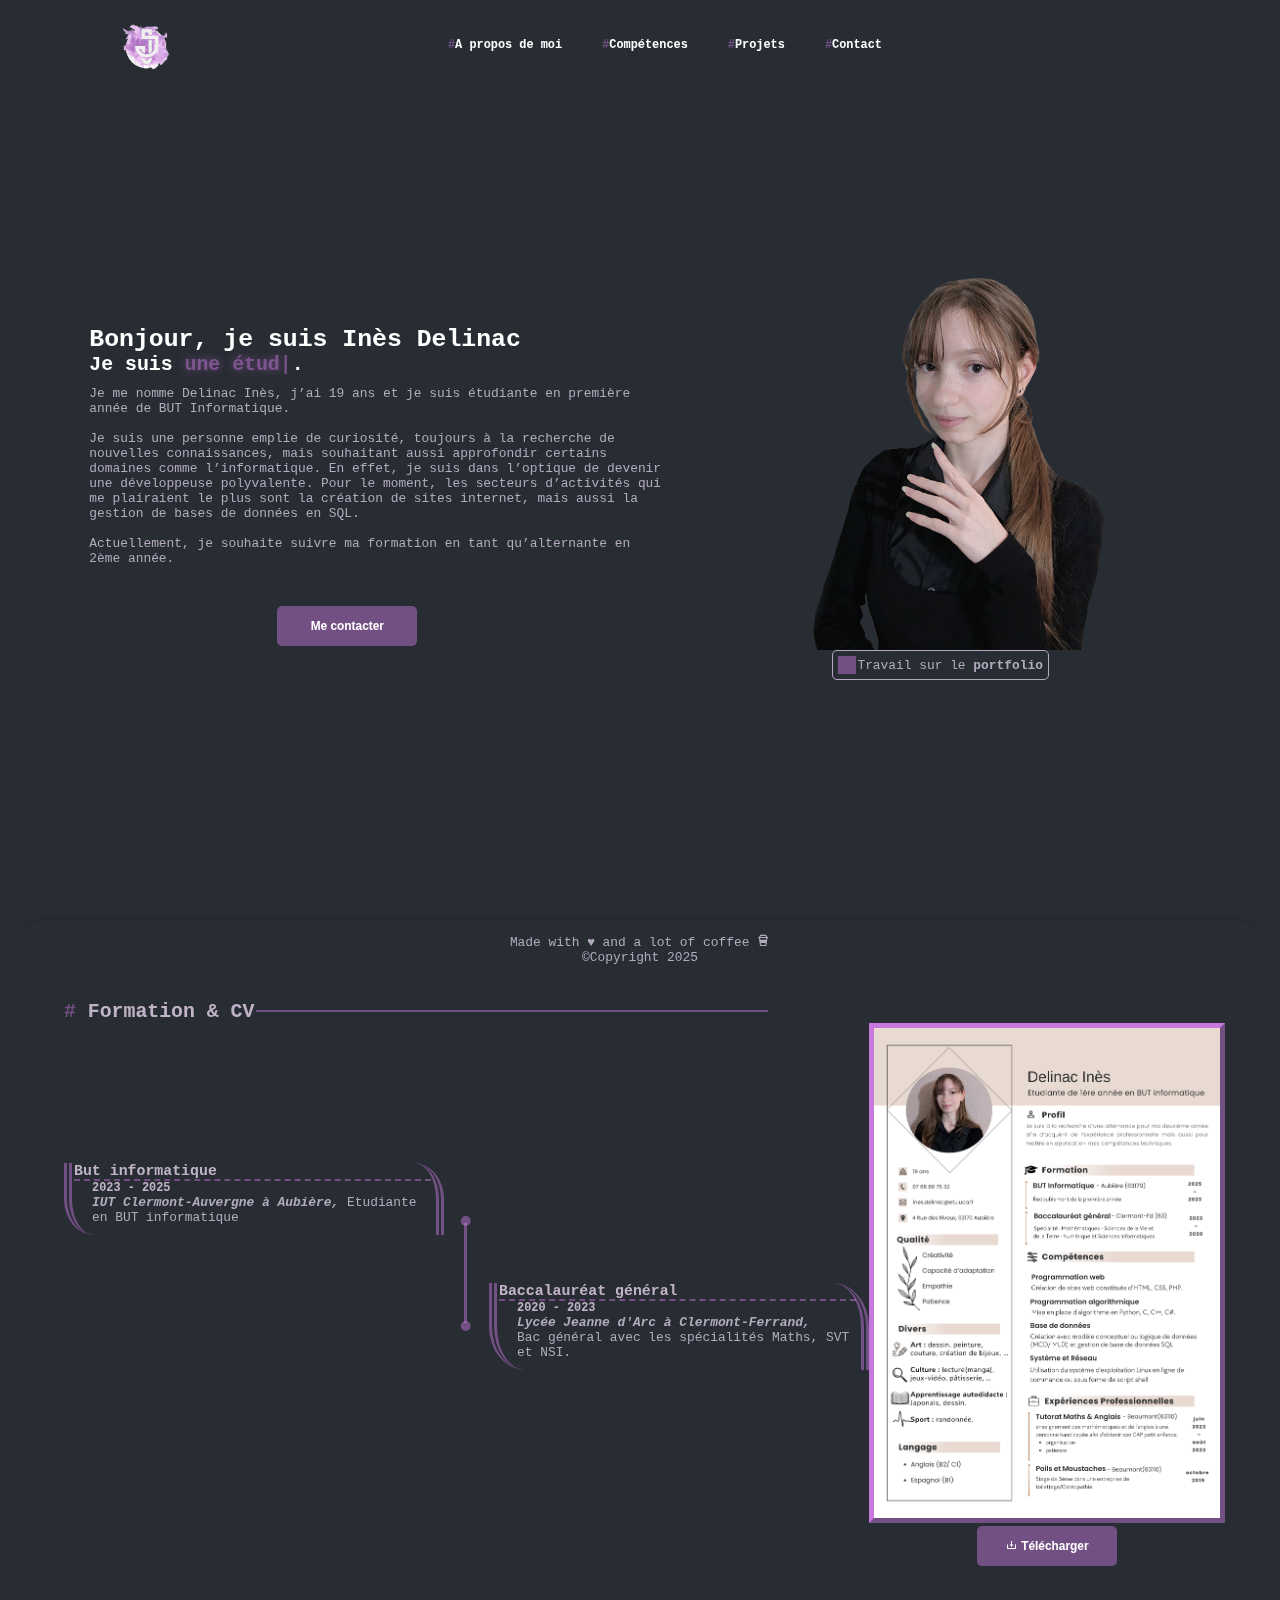
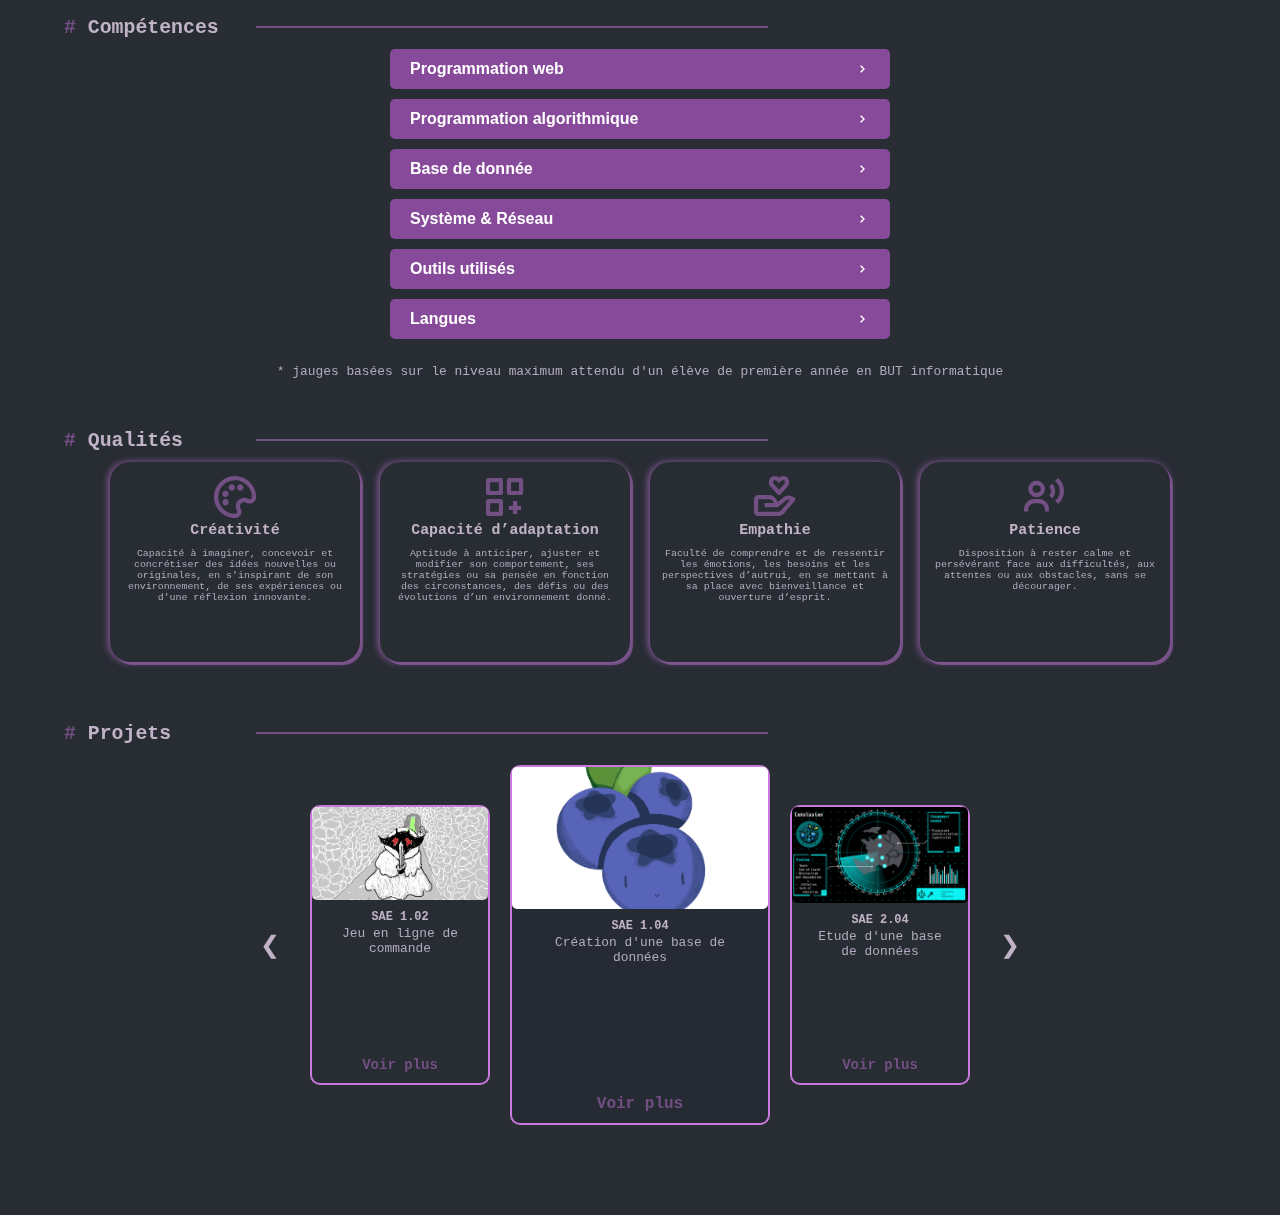
==== index.html @ 3d68c336 "New Version" ====
<!DOCTYPE html>
<html lang="fr">
<!--_____________________________________________________________________________________________-->
   <head>
      <meta charset="UTF-8">
      <link rel="stylesheet" href="https://unpkg.com/aos@next/dist/aos.css" /> 
      <link href='https://unpkg.com/boxicons@2.1.4/css/boxicons.min.css' rel='stylesheet'>
      <link rel="stylesheet" type="text/css" href="/css/style.css">
      <title>Portfolio - Dlc Inès</title>
      <link rel="icon" type="favicon" href="/media/logo.png">
   </head>
<!--_____________________________________________________________________________________________-->
	<body>
        <nav class="navbar">
            <div class="nav-container">
                <div class="logo" data-aos="zoom-in" data-aos-duration="1500">
                    <img id="logo" src="/media/logo.png" alt="logo">
                </div>
                <div class="links">
                    <div class="link" data-aos="fade-up" data-aos-duration="1500" data-aos-delay="100"><a href="#about_me"><mark>#</mark>A propos de moi</a></div>
                    <div class="link" data-aos="fade-up" data-aos-duration="1500" data-aos-delay="200"><a href="#skills"><mark>#</mark>Compétences</a></div>
                    <div class="link" data-aos="fade-up" data-aos-duration="1500" data-aos-delay="300"><a href="#project"><mark>#</mark>Projets</a></div>
                    <div class="link" data-aos="fade-up" data-aos-duration="1500" data-aos-delay="400"><a href="#contact"><mark>#</mark>Contact</a></div>
                </div>
            <i class="fa-solid fa-bars hamburg" onclick="hamburg()"></i>
        </div>
            <div class="dropdown">
                <div class="links">
                    <a href="#about_me"><mark>#</mark>A propos de moi</a>
                    <a href="#hard-skills"><mark>#</mark>Compétences</a>
                    <a href="#project"><mark>#</mark>Projets</a>
                    <a href="mailto:ines.delinac@iut.uca.fr"><mark>#</mark>Contact</a>
                    <i class="fa-solid fa-xmark cancel" onclick="cancel()"></i>
                </div>
            </div>
        </nav>

<!--_____________________________________________________________________________________________-->
        <div id="main">

<!--_____________________________________________________________________________________________-->
            <div id="popup" class="popup">
                <p> Mise à jour en cours, je travaille dessus...  <br><br> Merci de patienter !</p>
                <a href="#projet" class="close-btn">Fermer</a>
            </div>
            <div class="overlay"></div>
<!--_____________________________________________________________________________________________-->

            <section id="about_me">
                <div class="content">
                    <h1 > Bonjour, je suis Inès Delinac</h1>
                    <h2 class="typewriter" >Je suis <mark><span class="typewriter-text"></span><label for="">|</label></mark>.</h2> 
                    <p > Je me nomme Delinac Inès, j’ai 19 ans et je suis étudiante en première année de BUT Informatique.<br><br>
                        Je suis une personne emplie de curiosité, toujours à la recherche de nouvelles connaissances, mais 
                         souhaitant aussi approfondir certains domaines comme l’informatique. En effet, je suis dans l’optique de devenir une développeuse polyvalente. Pour le moment, les secteurs d’activités qui me plairaient le plus sont la création de sites internet, mais aussi la gestion de bases de données en SQL.
                        <br><br>Actuellement, je souhaite suivre ma formation en tant qu’alternante en 2ème année. </p>
                    
                    <div class="btn" id="pop">
                        <button><a href="mailto:ines.delinac@iut.uca.fr"> Me contacter </a> </button>
                    </div>
                </div>
                <div id="photo-presentation" >
                    <img src="media/me.png" alt="Inès Delinac">
                    <div id="status">   
                        <div class="box"></div>
                        <p>Travail sur le <strong>portfolio</strong></p>
                    </div>
                </div>
                
            </section>

<!--_____________________________________________________________________________________________-->
            <section id="cursus">
                <div class="title">
                    <h2 ><mark>#</mark> Formation & CV</h2>
                    <div class="line"></div>
                </div>

                <div id="combined">        
                    <div id="lists">
                        <article class="list" id="first-list">
                            <div>
                                <h3>But informatique</h3>
                                <h4> 2023 - 2025 </h4>
                                <p><em><strong>IUT Clermont-Auvergne à Aubière,</strong></em>  Etudiante en BUT informatique</p>
                            </div>
                        </article>

                        <div class="doted-line"></div>

                        <article class="list" id="second-list">
                            <div>
                                <h3>Baccalauréat général</h3>
                                <h4> 2020 - 2023 </h4> 
                                <p><em><strong>Lycée Jeanne d'Arc à Clermont-Ferrand,</strong></em> <br>Bac général avec les spécialités Maths, SVT et NSI.</p>
                            </div>
                        </article>
                    </div>

                    <div>
                        <img src="media/cv_ines-delinac.png" alt="CV">
                        <div class="btn" id="pop">
                            <button >            
                                <a href="media/cv_ines-delinac.pdf" download>
                                    <i class='bx bx-download'></i> Télécharger
                                </a>
                            </button>
                        </div>
                    </div>
                </div>
            </section>
<!--_____________________________________________________________________________________________-->

        
<!--_____________________________________________________________________________________________-->
            <section id="hard-skills">
                <h2 ><mark>#</mark> Compétences</h2>
                <div class="line"></div>

                <div class="container">
                    <button class="btn" onclick="afficherSection('web', this)">
                        Programmation web <i class='bx bx-chevron-right'></i>
                    </button>
                    <div id="web" class="section">
                        <div class="bar"><div class="bar-fill" data-width="90%">95%</div></div>
                        <p>
                            &lt;information&gt; <br><br>
                            Ayant toujours été curieuse au sujet de la constitution des sites web, au collège, je passais mon temps à inspecter les pages web pour essayer de comprendre leur fonctionnement. 
                            Cela fait partie des raisons pour lesquelles j’ai intégré le but informatique. Ainsi, j’ai pu apprendre certains langages qui constituent les sites internet, mais j’ai pour projet d’apprendre le React aussi.
                            <br><br>&lt;/information&gt;
                        </p>
                        <article class="code">
                            <div class="langage" ><i class='bx bxl-html5' ></i> <p> HTML </p></div>
                            <div class="langage"><i class='bx bxl-css3' ></i> <p> CSS </p></div>
                            <div class="langage"><i class='bx bxl-php'  ></i><p> PHP</p></div>
                        </article>
                    </div>
            
                    <button class="btn" onclick="afficherSection('algo', this)">
                        Programmation algorithmique <i class='bx bx-chevron-right'></i>
                    </button>
                    <div id="algo" class="section">
                        <div class="bar"><div class="bar-fill" data-width="85%">85%</div></div>
                        <p>
                            Class Informations { <br><br>
                            Lors de nombreux TD et TP, j’ai appris certains langages que j’ai su appliquer lors de projets de groupe au sein de mon BUT Informatique.
                            <br><br>};
                        </p>
                        <article class="code">
                            <div class="langage" > <p> C </p></div>
                            <div class="langage"><i class='bx bxl-c-plus-plus'></i></i> <p> C++ </p></div>
                            <div class="langage"><p> C#</p></div>
                            <div class="langage"><i class='bx bxl-python'></i></i><p> Python</p></div>
                        </article>
                    </div>
            
                    <button class="btn" onclick="afficherSection('bdd', this)">
                        Base de donnée  <i class='bx bx-chevron-right'></i>
                    </button>
                    <div id="bdd" class="section">
                        <div class="bar"><div class="bar-fill" data-width="70%">70%</div></div>
                        <p>
                            CREATE TABLE INFORMATIONS { <br><br>
                            Lors de nombreux TP et TP, j’ai appris à construire une base de données de la conception à la réalisation sous forme de code SQL. Pour cela, je sais réaliser un modèle conceptuel ou logique de donnée et le traduire en langage SQL.
                            <br><br>}
                            <article class="code">
                                <div class="langage" > <i class='bx bxl-postgresql'></i><p> SQL </p></div>
                            </article>
                        </p>
                    </div>
            
                    <button class="btn" onclick="afficherSection('system', this)">
                        Système & Réseau <i class='bx bx-chevron-right'></i>
                    </button>
                    <div id="system" class="section">
                        <div class="bar"><div class="bar-fill" data-width="30%">50%</div></div>
                        <p>
                            #!/bin/bash<br>
                            <br>
                            Lors de nombreux TD et TP, j’ai eu l’occasion d’utiliser le système d’exploitation linux et réaliser des scripts shell sur VIM. 
                            Par la suite, j’ai aussi fait des configurations simples de machines sur un réseau.
                        </p>
                        <article class="code">
                            <div class="langage" >  <i class='bx bx-terminal'></i><p> Shell </p></div>
                        </article>
                    </div> 
                    
                    <button class="btn" onclick="afficherSection('tools', this)">
                        Outils utilisés <i class='bx bx-chevron-right'></i>
                    </button>
                    <div id="tools" class="section">
                        <p> 
                            Durant mes années d’études, j’ai su apprendre à utiliser de nouveaux outils facilement, je suis capable de m’adapter à toutes sortes de logiciels pour un projet afin de le mener à bien. </br></br>
                            J’ai notamment utilisé Figma pour réaliser des maquettes de projet et storyboard ainsi que Canvas pour les persona, schéma, CV, mais aussi Draw.io pour réaliser des MCD ou MLD ou tout autres schémas.
                            Enfin, lors de projets informatiques en groupe, j’ai appris à utiliser Git et Docker. 
                        </p>
                        <article class="code">
                            <div class="langage" > <i class='bx bxl-git'></i><p> Git </p></div>
                            <div class="langage" > <i class='bx bxl-docker'  ></i><p> Docker </p></div>
                        </article>
                    </div>
            
                    <button class="btn" onclick="afficherSection('langage', this)">
                        Langues <i class='bx bx-chevron-right'></i>
                    </button>
                    <div id="langage" class="section">
                        <p>
                            Durant mes nombreuses années d’études, j’ai appris ces langues que j’ai perfectionnées à l’aide de vidéos, séries et film 
                            comme par exemple Las chicas del cable pour l’espagnol et les vidéos du TEDx Talk pour l’anglais.
                        </p>
                        <article class="code">
                            <div class="langage" > <p> Anglais B2/C1 </p></div>
                            <div class="langage" > <p> Espagnol B1 </p></div>
                        </article>
                    </div>
            
                </div>
                <p> </br>* jauges basées sur le niveau maximum attendu d'un élève de première année en BUT informatique</p>
            
            </section>

<!--_____________________________________________________________________________________________-->
            <section id="soft-skills">
                <h2 ><mark>#</mark> Qualités</h2>
                <div class="line"></div>

                <div class="part">
                    <div class="box2">
                       <i class='bx bx-palette' style='color:#c778dd79'></i>
                          <h3>Créativité</h3>
                          <p>
                            Capacité à imaginer, concevoir et concrétiser des idées nouvelles ou originales, en s'inspirant de son environnement, de ses expériences ou d'une réflexion innovante.
                          </p>
                    </div>
        
                    <div class="box2">
                       <i class='bx bx-customize' style='color:#c778dd79'  ></i>
                          <h3>Capacité d’adaptation</h3>
                          <p>
                            Aptitude à anticiper, ajuster et modifier son comportement, ses stratégies ou sa pensée en fonction des circonstances, des défis ou des évolutions d’un environnement donné.
                          </p>                
                    </div>
        
                    <div class="box2">
                       <i class='bx bx-donate-heart' style='color:#c778dd79'></i>
                          <h3>Empathie</h3>
                          <p>
                            Faculté de comprendre et de ressentir les émotions, les besoins et les perspectives d’autrui, en se mettant à sa place avec bienveillance et ouverture d’esprit.
                          </p>                 
                    </div>
        
                    <div class="box2">
                       <i class='bx bx-user-voice' style='color:#c778dd79'></i>
                          <h3>Patience</h3>
                          <p>
                            Disposition à rester calme et persévérant face aux difficultés, aux attentes ou aux obstacles, sans se décourager.
                          </p>                
                    </div>
                 </div>
                
            </section>

<!--_____________________________________________________________________________________________-->
            <section id="project">
                <div class="title">
                    <h2 ><mark>#</mark> Projets</h2>
                    <div class="line"></div>
                </div>
                
                <div class="gallery">
                    <div class="arrow" onclick="moveSlide(-1)">&#10094;</div>
                    <div class="carousel-container">
                        <div class="carousel" id="carousel">
                            <div class="carousel-item">
                                <img src="media/sae102.png" >
                                <div class="carousel-contents">
                                    <div class="carousel-text">
                                        <h4>SAE 1.02</h4>
                                        <p>Jeu en ligne de commande</p>
                                    </div>
                                    <a href="#popup" class="carousel-btn">Voir plus</a>
                                </div>    
                            </div>
                            <div class="carousel-item active">
                                <img src="media/blueberryPyLogo.png" >
                                <div class="carousel-contents">
                                    <div class="carousel-text">
                                        <h4>SAE 1.04</h4>
                                        <p> Création d'une base de données</p>
                                    </div>
                                    <a href="#popup" class="carousel-btn">Voir plus</a>
                                </div>
                            </div>
                            <div class="carousel-item">
                                <img src="media/dataBerryPy.png">
                                <div class="carousel-contents">
                                    <div class="carousel-text">
                                        <h4>SAE 2.04</h4>
                                        <p> Etude d'une base de données</p>
                                    </div>
                                    <a href="#popup" class="carousel-btn">Voir plus</a>
                                </div>
                            </div>
                        </div>
                    </div>
                    <div class="arrow" onclick="moveSlide(1)">&#10095;</div>
                </div>
            </section>

        </div>
    <!--_____________________________________________________________________________________________-->
        <script src="https://unpkg.com/aos@next/dist/aos.js"></script>
        <script>
        AOS.init({offset:0});
        </script>
        <script src="script.js"></script>
<!--_____________________________________________________________________________________________-->


        <div class="separator"></div>

    <footer id="scroll-footer"> 
        <p> Made with ♥ and a lot of coffee <i class='bx bx-coffee-togo'></i> </p>
        <p> ©Copyright 2025 </p>
    </footer>
    </body>    
</html>
---- css/style.css ----
/* Dark mode : 
            ○ Background : #282C33 (bleue foncée)
            ○ Title : #c778dd79 (violet) / #C778DD (violet clair)
            ○ text : #B2ABBF (gris clair)
    */

    /* Light mode :  
            ○ Background : #F6EFE7 (beige)
            ○ Title : #E8D3BE (brun clair)
            ○ Texte : #000000 (blanc)
    */

    /*__________________Générale__________________*/

    * {
        margin: 0;
        padding: 0;
        box-sizing: border-box;
    }

    html{
        font-size: 62%;
    }

    ::-webkit-scrollbar {
        width: 10px;
        height: 4px;
    }

    ::-webkit-scrollbar-track {
        background-color: #282C33;
        width: 8px;
        border-radius: 8px;
    }

    ::-webkit-scrollbar-thumb {
        background-color: #c778dd79;
        border: 2.8px solid #282C33;
        border-radius: 8px;
    }

    section {
        margin-top :50px;
    }

    /*______Popup update______*/

    .popup {
        position: fixed;
        top: 50%;
        left: 50%;
        transform: translate(-50%, -50%);
        width: 300px;
        padding: 20px;
        background: #282C33;
        box-shadow: 0px 4px 10px rgba(0, 0, 0, 0.3);
        border-radius: 10px;
        text-align: center;
        display: none;
        z-index: 3;
    }

    #popup:target {
        display: block;
    }

    .close-btn {
        display: block;
        margin-top: 10px;
        text-decoration: none;
        color: white;
        background: #c778dd79;
        padding: 5px 10px;
        border-radius: 5px;
    }

    .overlay {
        position: fixed;
        top: 0;
        left: 0;
        width: 100%;
        height: 100%;
        background: rgba(0, 0, 0, 0.5);
        display: none;
        z-index: 2;
    }

    #popup:target + .overlay {
        display: block;
    }

    /*______logo______*/

    #logo{
        width: 50px;
        height: 50px;
    }

    /*______Navigation______*/

    nav {
        z-index: 2;
        position: fixed;
        width: 100%;
        height: 10vh;
        transition: box-shadow 0.1s ease-in-out;
        background-color: #282C33;
    }

    nav.scrolled {
        box-shadow: 0 6px 16px rgba(0, 0, 0, 0.3);
    }

    .nav-container{
        width: 100%;
        height: 100%;
        display: flex;
        justify-content: space-around;
        align-items: center;
    }

    .nav-container .links{
        display: flex;
    }
    .nav-container .links a{
        position: relative;
        font-size: 1.2rem;
        color: white;
        margin: 0 20px;
        text-decoration: none;
        font-weight: 550;
        transition: 0.3s linear;
    }
    .nav-container .links a::before{
        position: absolute;
        content: "";
        bottom: -3px;
        left: 0;
        width: 0%;
        height: 3px;
        background-color: #c778dd79;
        transition: 0.2s linear;
    }
    .nav-container .links a:hover::before{
        width: 100%;
    }
    .nav-container .links a:hover{
        color: #c778dd79;
    }

    .dropdown{
        z-index: 100;
        position: absolute;
        top: 0;
        transform: translateY(-500px);
        width: 100%;
        height: auto;
        backdrop-filter: blur(4px) brightness(40%);
        box-shadow:  0 0 20px black;
        transition: 0.2s linear;
    }

    .dropdown .links a{
        display: flex;
        color: white;
        text-decoration: none;
        justify-content: center;
        padding: 15px 0;
        align-items: center;
        transition: 0.2s linear;
    }
    .dropdown .links a:hover{
        background-color: #c778dd6d;
    }

    .logo{
        font-size: 2rem;
        font-weight: bold;
        color: #c778dd79;
        text-shadow: 0 0 10px #c778dd79;
        margin-top: 6px;
    }


    /*_________Body_________*/

    body {
        overflow-x: hidden;
        display : flex;
        flex-direction: column;

        font-family: courier; 
        background-color: #282C33;
        color: #c0b3c7;
    }

    html, body {
        display: flex;
        flex-direction: column;
    }


    #main {
        flex-grow: 1;
        width: 100%;
        min-height: 60vh;
    }

    section {
        padding-left: 5%;
        padding-right: 5%;
    }

    /*_________Text_________*/

    p {
        font-family: 'Fira Code', monospace;
        font-size: 1.3rem;
        color: #B2ABBF; /* A adapter */
    }

    h1 {
        font-family: 'Fira Code', monospace;
        font-size: 2.5rem;
    }

    h2 {
        font-family: 'Fira Code', monospace;
        font-size: 2rem;
    }

    h3 {
        font-family: 'Fira Code', monospace;
        font-size: 1.5rem;
    }

    h4 {
        font-family: 'Fira Code', monospace;
        font-size: 1.2rem;
    }

    mark {
        background-color: transparent; 
        color: #c778dd79;
    }

    
    .line {
        display: flex;
        flex-direction: row;
        justify-content: flex-end;
        position: absolute;
        margin-top: -13px;
        margin-left: 15%;
        width: 40%;
        height: 1.5px;
        background-color: #c778dd79;
    }

    .box{
        min-width: 18px;
        min-height: 18px;
        max-width: 18px;
        max-height: 18px;
        background-color: #c778dd79;
    }

    /*_________Links_________*/

    /*_______Pictures________*/


    /*________Footer_________*/

    #scroll-footer {
        width: 100%;
        background-color: #282C33;
        text-align: center;
        color: white;
        font-family: Georgia, 'Times New Roman', Times, serif;
        box-shadow: 0px -4px 2px #0000000b;
        border-radius: 50px 50px 0 0;
        padding: 15px 0;
        position: fixed;
        bottom: -80px; /* Start hidden */
        transition: bottom 0.4s ease-in-out;
    }


    #scroll-footer.visible {
        bottom: 0;
    }


    /*_________________Presentation__________________*/

    #about_me {
        height: 100vh;
        display: flex;
        justify-content: space-evenly;
        align-items: center;
    }    

    /*_______Pictures________*/

    #about_me #photo-presentation{
        overflow: hidden;
        height: 500px;
        width: 500px;
    }

    #about_me #photo-presentation::hover {
        animation: animate 1.5s ease-in-out infinite;
    }

    #about_me #photo-presentation img{
        width: 80%;
        height: 80%;
    }

    #photo-presentation {
        display: flex;
        flex-direction: column; 
        align-items: center; 
        text-align: center;
    }

    #status {
        display: inline-flex; 
        align-items: center;  
        border: 1px solid #B2ABBF;
        border-radius: 5px;  
        padding: 5px;
    }

    #status p {
        font-family: 'Fira Code', monospace;
        margin: 0 0 0 1px; 
        padding: 0; 
    }

    /*_______Text________*/

    #about_me .content{
        color: white;
        width: 50%;
        align-content: center;
    }

    #about_me .content .btn {
        width: 200px;
        margin-left: auto;
        margin-right: auto;
    }
    

    .content .typewriter {
        font-weight: 600;
    }
    .content .typewriter-text{
        color: #c778dd79;
        text-shadow: 0 0 10px #c778dd79;
    }
    .content p{
        margin: 10px 0;
    }

    /*________Button_________*/

    button{
        width: 70%;
        height: 40px;
        margin-top: 30px;
        margin-bottom: 30px;
        background-color: #c778dd79;
        color: white;
        border: none;
        outline: none;
        font-size: 120%;
        font-weight: 700;
        border-radius: 5px;
        transition: 0.2s linear;
    }

    button a{
        text-decoration: none ;
        color: white;
    }

    #pop button:hover {
        scale: 1.1;
        color: #c778dd79;
        border: 2px solid #c778dd79;
        background-color: transparent;
        font-weight: 700;
        box-shadow: 0 0 40px #c778dd79;
    }

    /*__________________Combined Formation X CV_________________*/

    #combined{
        display: flex;
        flex-direction: row;
    }

    /*____________________Formation_____________________*/
.code-boxes {
  display: flex;
  flex-wrap: wrap;
  justify-content: center;
}

.code-box {
  display: flex;
  align-items: center;
  margin: 10px;
  padding: 10px;
  border: 1px solid #ddd;
  border-radius: 5px;
  box-shadow: 0 0 10px rgba(0, 0, 0, 0.1);
}

.logo {
  width: 40px;
  height: 40px;
  margin-right: 10px;
  background-color: #f0f0f0;
  border-radius: 50%;
  display: flex;
  justify-content: center;
  align-items: center;
  font-size: 24px;
  font-weight: bold;
}

.code-html, .code-css {
  flex: 1;
}

pre {
  margin: 0;
  padding: 0;
}

code {
  font-size: 14px;
  font-family: monospace;
}

    #lists{
        display: flex;
        flex-direction: row;
    }

    #lists div{
        display: flex;
        flex-direction: column;
        justify-content: space-around;
    }

    .doted-line {
        margin: 0px 12px 0px 20px;
        margin-top: 200px;
        margin-bottom: auto;
        width: 3px;
        height: 100px;
        background-color: #c778dd79;
    }

    .doted-line::before,
    .doted-line::after {
    content: "";
    position: absolute;
    width: 10px;
    height: 10px;
    border-radius: 50%;
    background-color: #c778dd79;
    }

    .doted-line::before {
        margin-top: -105px;
        transform: translateX(-33%);
    }

    .doted-line::after {
        margin-bottom: -105px;
        transform: translateX(-33%);
    }

    .list {
        width: 380px;
        height:min-content;
        border-right: 8px double #c778dd79;
        border-left: 8px double #c778dd79;
        border-radius:  0px 100px / 120px;
        padding-bottom: 10px;
        margin-top: 10px;
        margin-bottom: 10px;
        z-index: -1;
    }

    .list div{
        margin-left: 20px;
    }


    .list h3{
        border-bottom:2px dashed #c778dd79;
        margin-left: -18px;
        margin-right: 5px;
    }

    #first-list{
        margin-top: 140px;
    }

    #second-list{
        margin-left: 10px;
        margin-top: 260px;
    }

    /*____________________CV_____________________*/

    #combined{
        display: flex;
        flex-direction: row;
        justify-content: space-around;
    }

    #combined img{
        height: 500px;
        align-items: center;
        border-bottom: 5px solid #c778dd79;
        border-left: 5px solid #c778dd;
        border-right: 5px solid #c778dd79;
        border-top: 5px solid #c778dd;
    }

    #combined .btn{
        width: 200px;
        margin-left: auto;
        margin-right: auto;
    }

    #combined button {
        margin: auto;
        display: block;
    }

    #combined a{
        text-decoration: none;
        color: white;
    }

    #combined button:hover a{
            color: #c778dd79;        
    }

    /*____________________Skills_____________________*/

    
    /*__________________Soft Skills___________________*/

    .box2 i{
        font-size: 50px;
    }
    
    .part {
        align-items: center;
        display: flex;
        flex-direction: row;
        justify-content: center;
    }

    .part p{
        text-align: center;
        margin-top: 10px;
        font-size: 1rem;
    }


    .box2 {
        justify-content: space-evenly;
        margin: 10px;
        padding: 10px;
        text-align: center;
        height: 200px;
        width: 250px;
        border-radius: 20px;
        box-shadow: 3px 3px #c778dd6d, -0.2em 0 0.7em #c778dd97;
    }

    /*__________________Hard Skills___________________*/
    .container {
        max-width: 600px;
        margin: auto;
    }

    .container .btn {
        display: flex;
        align-items: center;
        justify-content: space-between;
        padding: 10px 20px;
        font-size: 16px;
        cursor: pointer;
        background-color: #874999;
        color: white;
        border: none;
        border-radius: 5px;
        margin: 10px auto;
        width: 500px;
        text-align: left;
    }

    .container .btn i {
        transition: transform 0.3s ease;
    }

    .section {
        margin-top: 10px;
        display: none; 
        padding: 15px;
        border-radius: 8px;
        box-shadow: 0px 0px 10px rgba(0, 0, 0, 0.1);
    }
    .bar {
        background-color: #4c4c4c;
        border-radius: 5px;
        margin: 10px 0;
        overflow: hidden;
        width: 100%;
        height: 20px;
    }
    .bar-fill {
        height: 100%;
        width: 0%; 
        background-color: #c778dd79;
        text-align: center;
        line-height: 20px;
        transition: width 1.5s ease-in-out;
    }

    .code {
        display: flex;
        justify-content: space-around;
        margin-top: 10px;
    }

    .code i {
        text-align: center;
        font-size: 30px;
    }

    .langage{
        text-align: center;
        border-radius: 10px;
        padding: 5px 15px 5px 15px;
        box-shadow: 0 0 10px #c778dd78;
    }

    #hard-skills p{
        text-align: center;
    }

    /*____________________Resume_____________________*/

    /*____________________Project_____________________*/

    #project {
        margin-bottom: 70px; /* à changer*/
    }

    .gallery {
        display: flex;
        flex-direction: row;
        justify-content: center;
        align-items: center;
    }

    .carousel-container {
        position: relative;
        width: 700px;
        height: 400px;
        overflow: hidden;
        display: flex;
        align-items: center;
    }
    .carousel {
        display: flex;
        transition: transform 0.5s ease-in-out;
        align-items: center;
    }
    .carousel-item {
        width: 180px;
        height: 280px;
        background-color: #282C33;
        display: flex;
        flex-direction: column;
        align-items: center;
        font-size: 14px;
        transition: transform 0.5s, width 0.5s, height 0.5s;
        margin: 0 10px;
        border-style: solid;
        border-width: 2px;
        border-color: #c778dd;
        border-radius: 10px;
        flex-shrink: 0;
        text-align: center;
    }
    .carousel-item div {
        padding: 0 10px 10px 10px;
    }
    .carousel-item div h4 {
        margin-bottom: 0px;
    }
    .carousel-item div p {
        margin-top: 2px;
    }
    .carousel-item img {
        width: 100%;
        height: 40%;
        object-fit: cover;
        border-radius: 5px;
    }
    .carousel-item.active {
        width: 260px;
        height: 360px;
        font-size: 16px;
        background-color: #262a32;
    }
    .carousel-contents {
        display: flex;
        height: 100%;
        justify-content: space-between;
        flex-direction: column;
    }
    .carousel-text {
        margin-top: 10px;
        flex-grow: 1;
    }
    .arrow {
        cursor: pointer;
        font-size: 24px;
        padding: 10px;
        user-select: none;
    }
    .carousel-item a {
        text-decoration: none;
        color: #c778dd79;
        font-weight: bold;
        margin-top: 5px;
    }

    /*____________________Hobbies_____________________*/

    #hobbies {
        margin-bottom: 70px;
    }




    /*____________________Media_____________________*/
    @keyframes animate {
        0%{
            scale: 1;
        }
        50%{
            scale: 1.05;
        }
        100%{
            scale: 1;
        }
    }
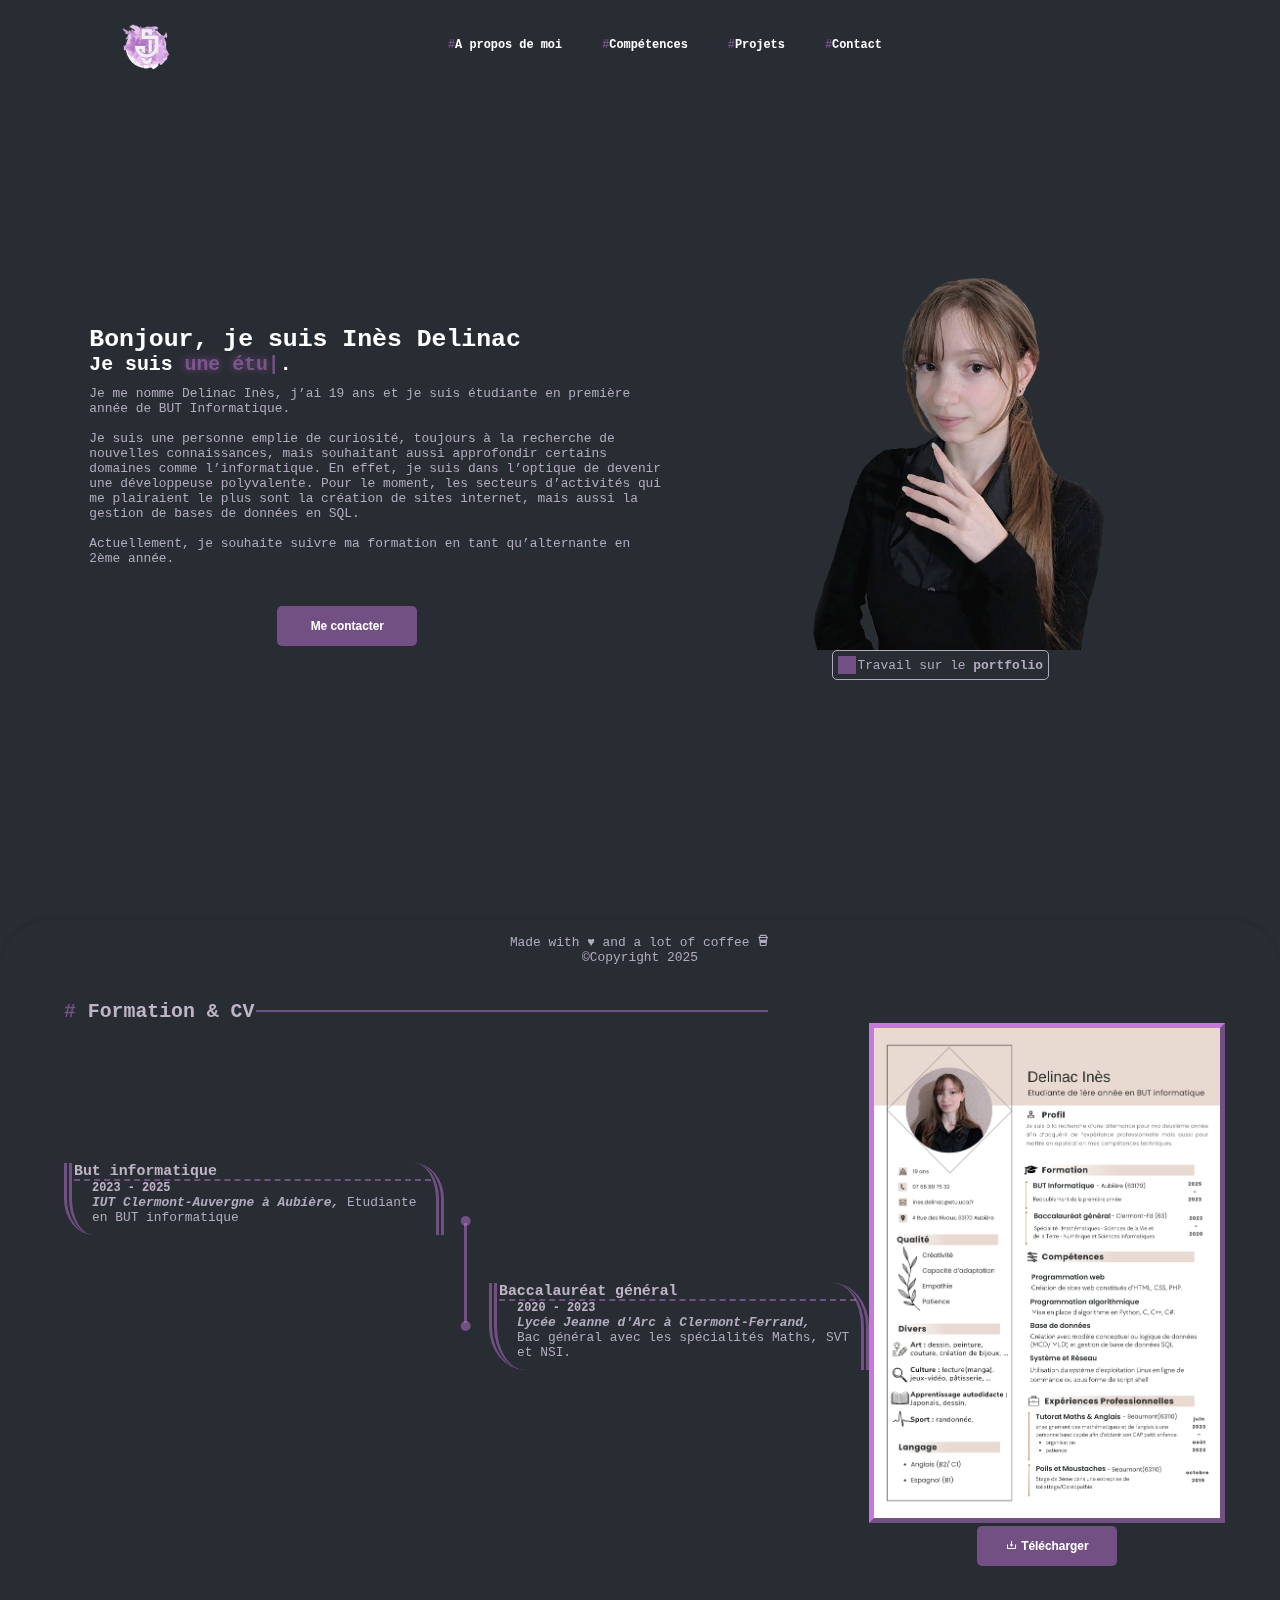
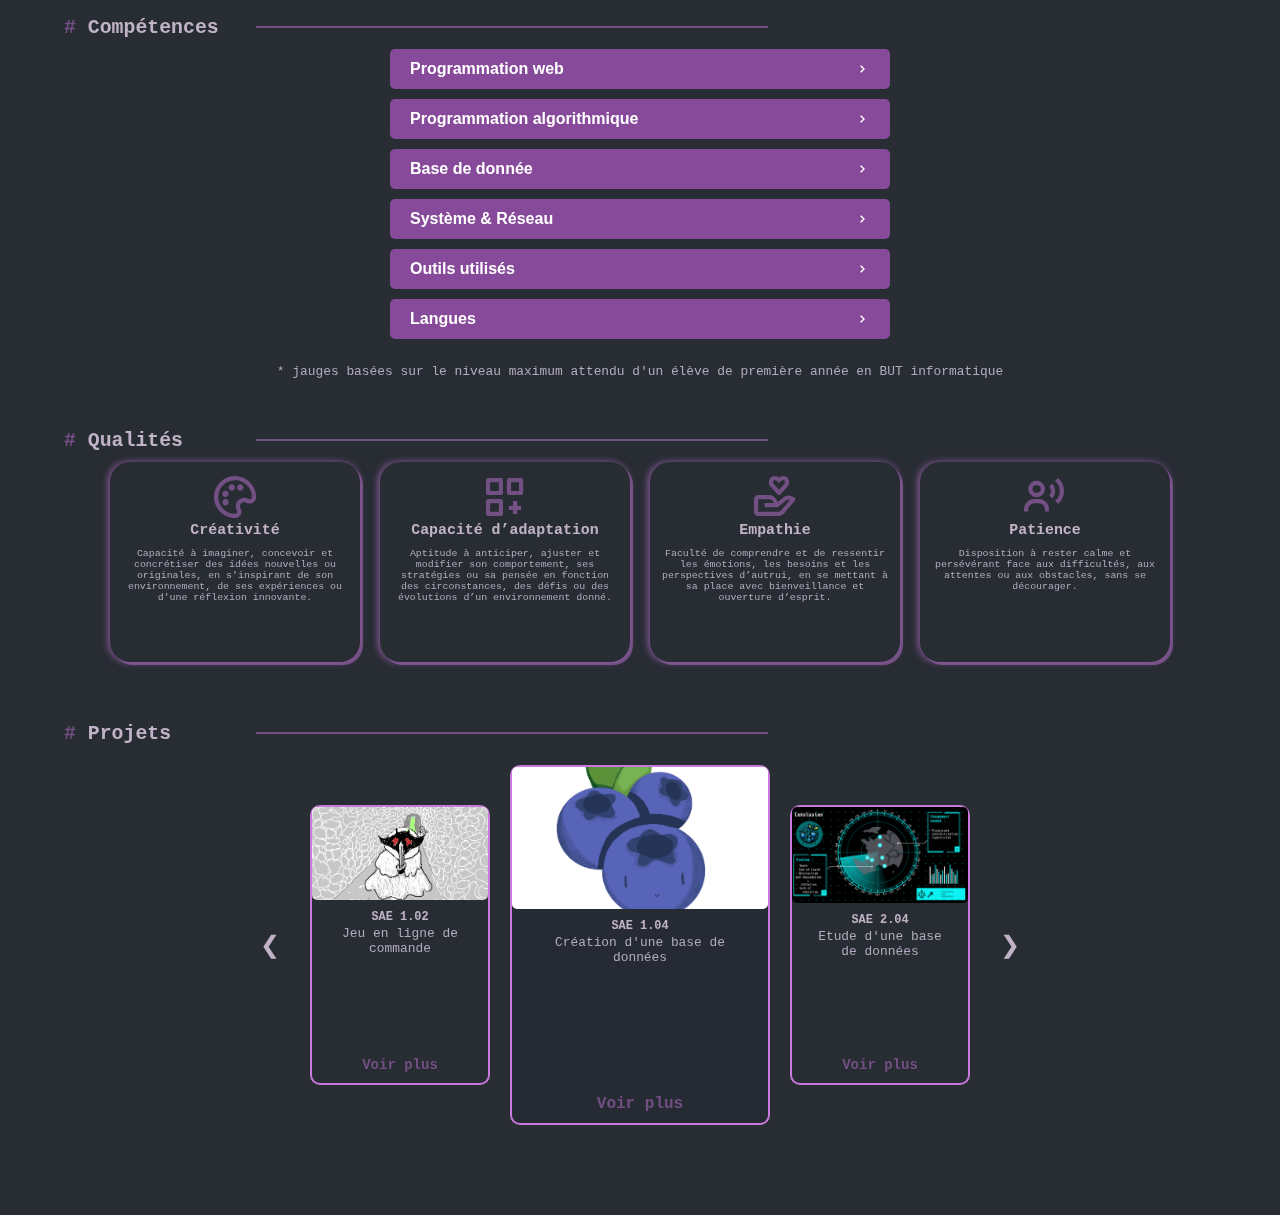
==== commit 45958f47: "Update index.html" ====
--- a/index.html
+++ b/index.html
@@ -5,16 +5,16 @@
       <meta charset="UTF-8">
       <link rel="stylesheet" href="https://unpkg.com/aos@next/dist/aos.css" /> 
       <link href='https://unpkg.com/boxicons@2.1.4/css/boxicons.min.css' rel='stylesheet'>
-      <link rel="stylesheet" type="text/css" href="/css/style.css">
+      <link rel="stylesheet" type="text/css" href="./css/style.css">
       <title>Portfolio - Dlc Inès</title>
-      <link rel="icon" type="favicon" href="/media/logo.png">
+      <link rel="icon" type="favicon" href="./media/logo.png">
    </head>
 <!--_____________________________________________________________________________________________-->
 	<body>
         <nav class="navbar">
             <div class="nav-container">
                 <div class="logo" data-aos="zoom-in" data-aos-duration="1500">
-                    <img id="logo" src="/media/logo.png" alt="logo">
+                    <img id="logo" src="./media/logo.png" alt="logo">
                 </div>
                 <div class="links">
                     <div class="link" data-aos="fade-up" data-aos-duration="1500" data-aos-delay="100"><a href="#about_me"><mark>#</mark>A propos de moi</a></div>
@@ -324,4 +324,4 @@
         <p> ©Copyright 2025 </p>
     </footer>
     </body>    
-</html>+</html>
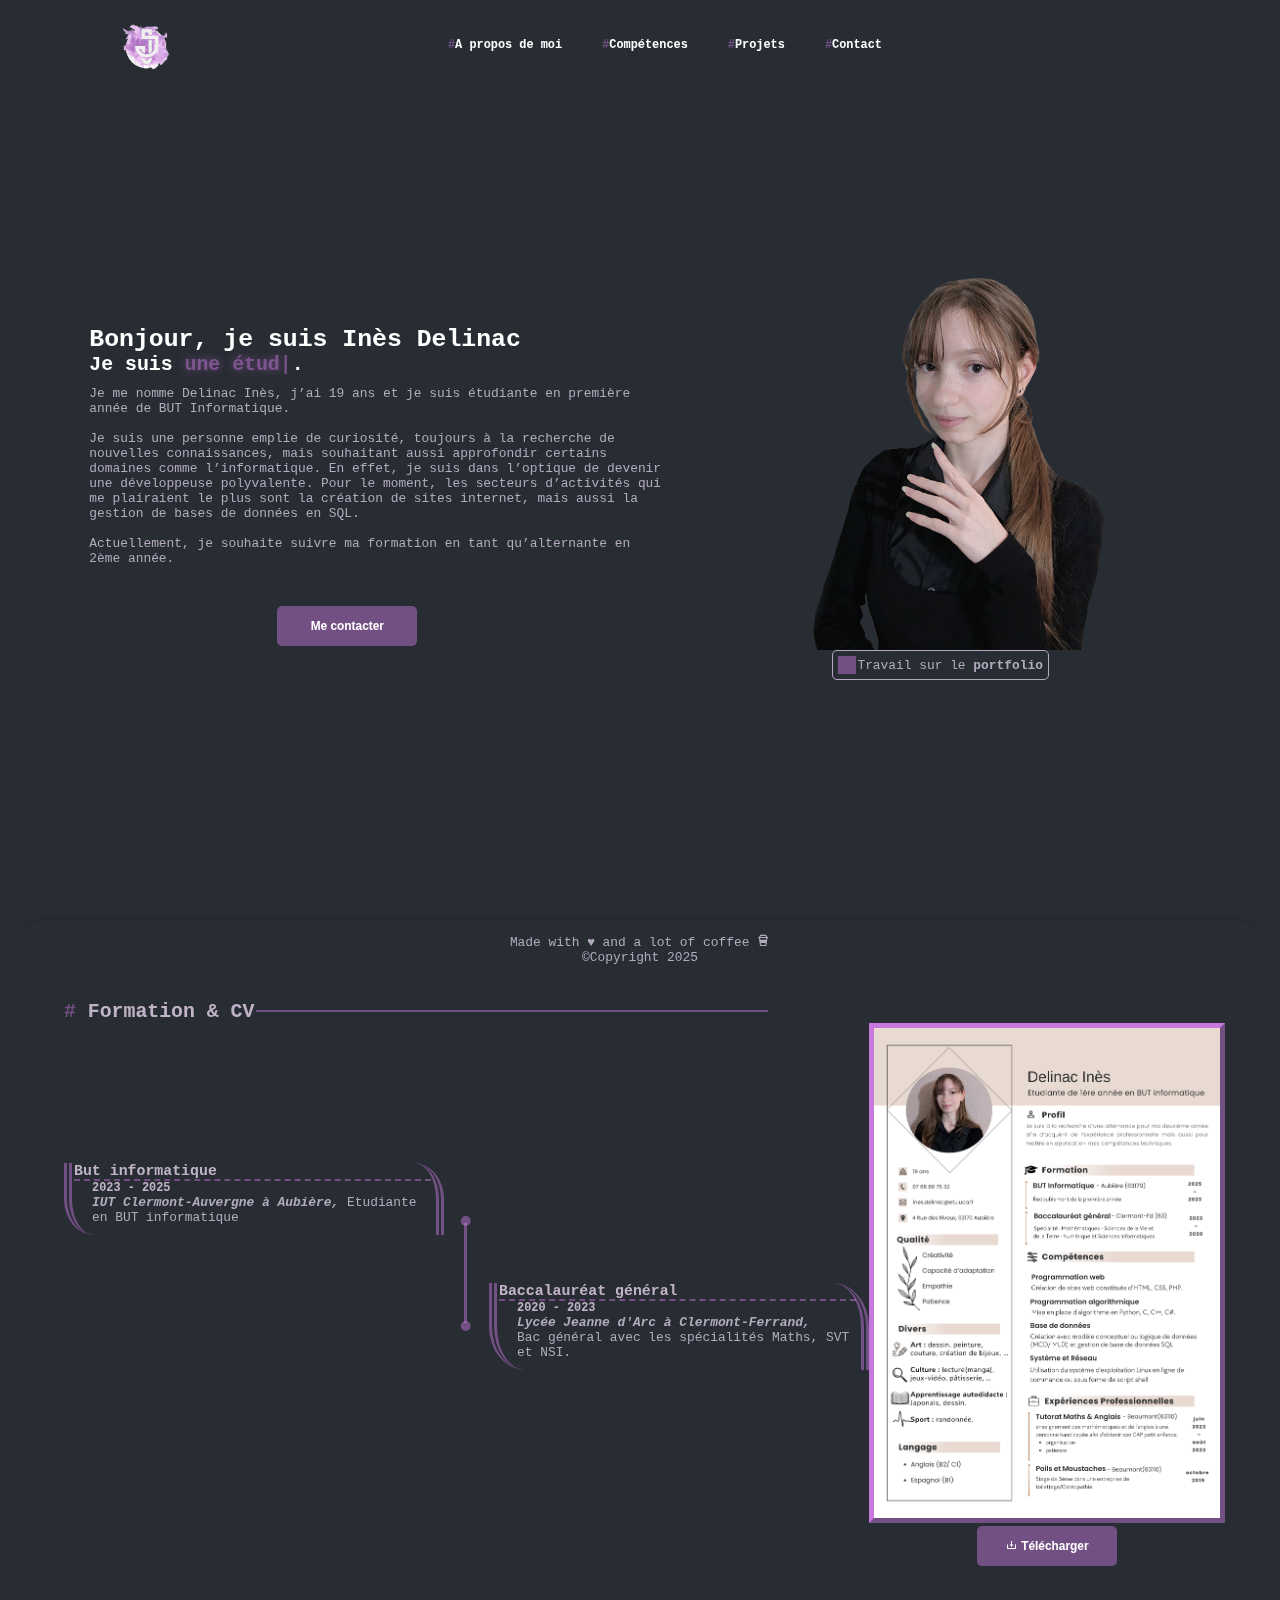
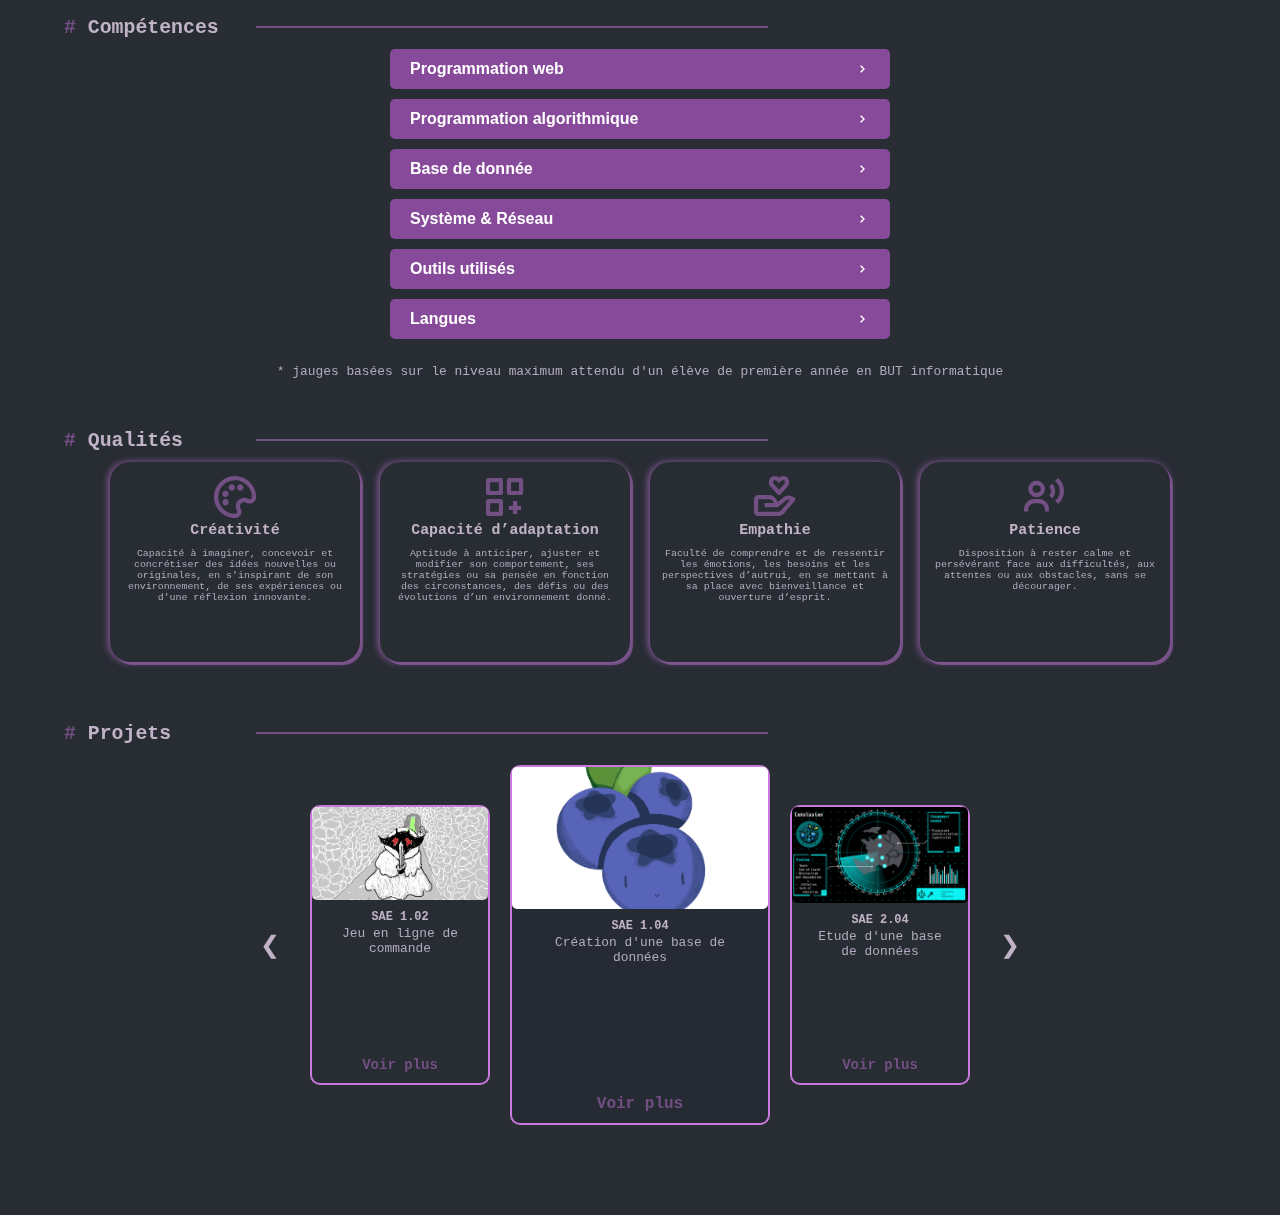
==== commit 08e2523a: "Corrections" ====
--- a/index.html
+++ b/index.html
@@ -98,10 +98,10 @@
                     </div>
 
                     <div>
-                        <img src="media/cv_ines-delinac.png" alt="CV">
+                        <img src="./media/cv_ines-delinac.png" alt="CV">
                         <div class="btn" id="pop">
                             <button >            
-                                <a href="media/cv_ines-delinac.pdf" download>
+                                <a href="./media/cv_ines-delinac.pdf" download>
                                     <i class='bx bx-download'></i> Télécharger
                                 </a>
                             </button>
@@ -272,7 +272,7 @@
                     <div class="carousel-container">
                         <div class="carousel" id="carousel">
                             <div class="carousel-item">
-                                <img src="media/sae102.png" >
+                                <img src="./media/sae102.png" >
                                 <div class="carousel-contents">
                                     <div class="carousel-text">
                                         <h4>SAE 1.02</h4>
@@ -282,7 +282,7 @@
                                 </div>    
                             </div>
                             <div class="carousel-item active">
-                                <img src="media/blueberryPyLogo.png" >
+                                <img src="./media/blueberryPyLogo.png" >
                                 <div class="carousel-contents">
                                     <div class="carousel-text">
                                         <h4>SAE 1.04</h4>
@@ -292,7 +292,7 @@
                                 </div>
                             </div>
                             <div class="carousel-item">
-                                <img src="media/dataBerryPy.png">
+                                <img src="./media/dataBerryPy.png">
                                 <div class="carousel-contents">
                                     <div class="carousel-text">
                                         <h4>SAE 2.04</h4>
@@ -313,7 +313,7 @@
         <script>
         AOS.init({offset:0});
         </script>
-        <script src="script.js"></script>
+        <script src="./script.js"></script>
 <!--_____________________________________________________________________________________________-->
 
 
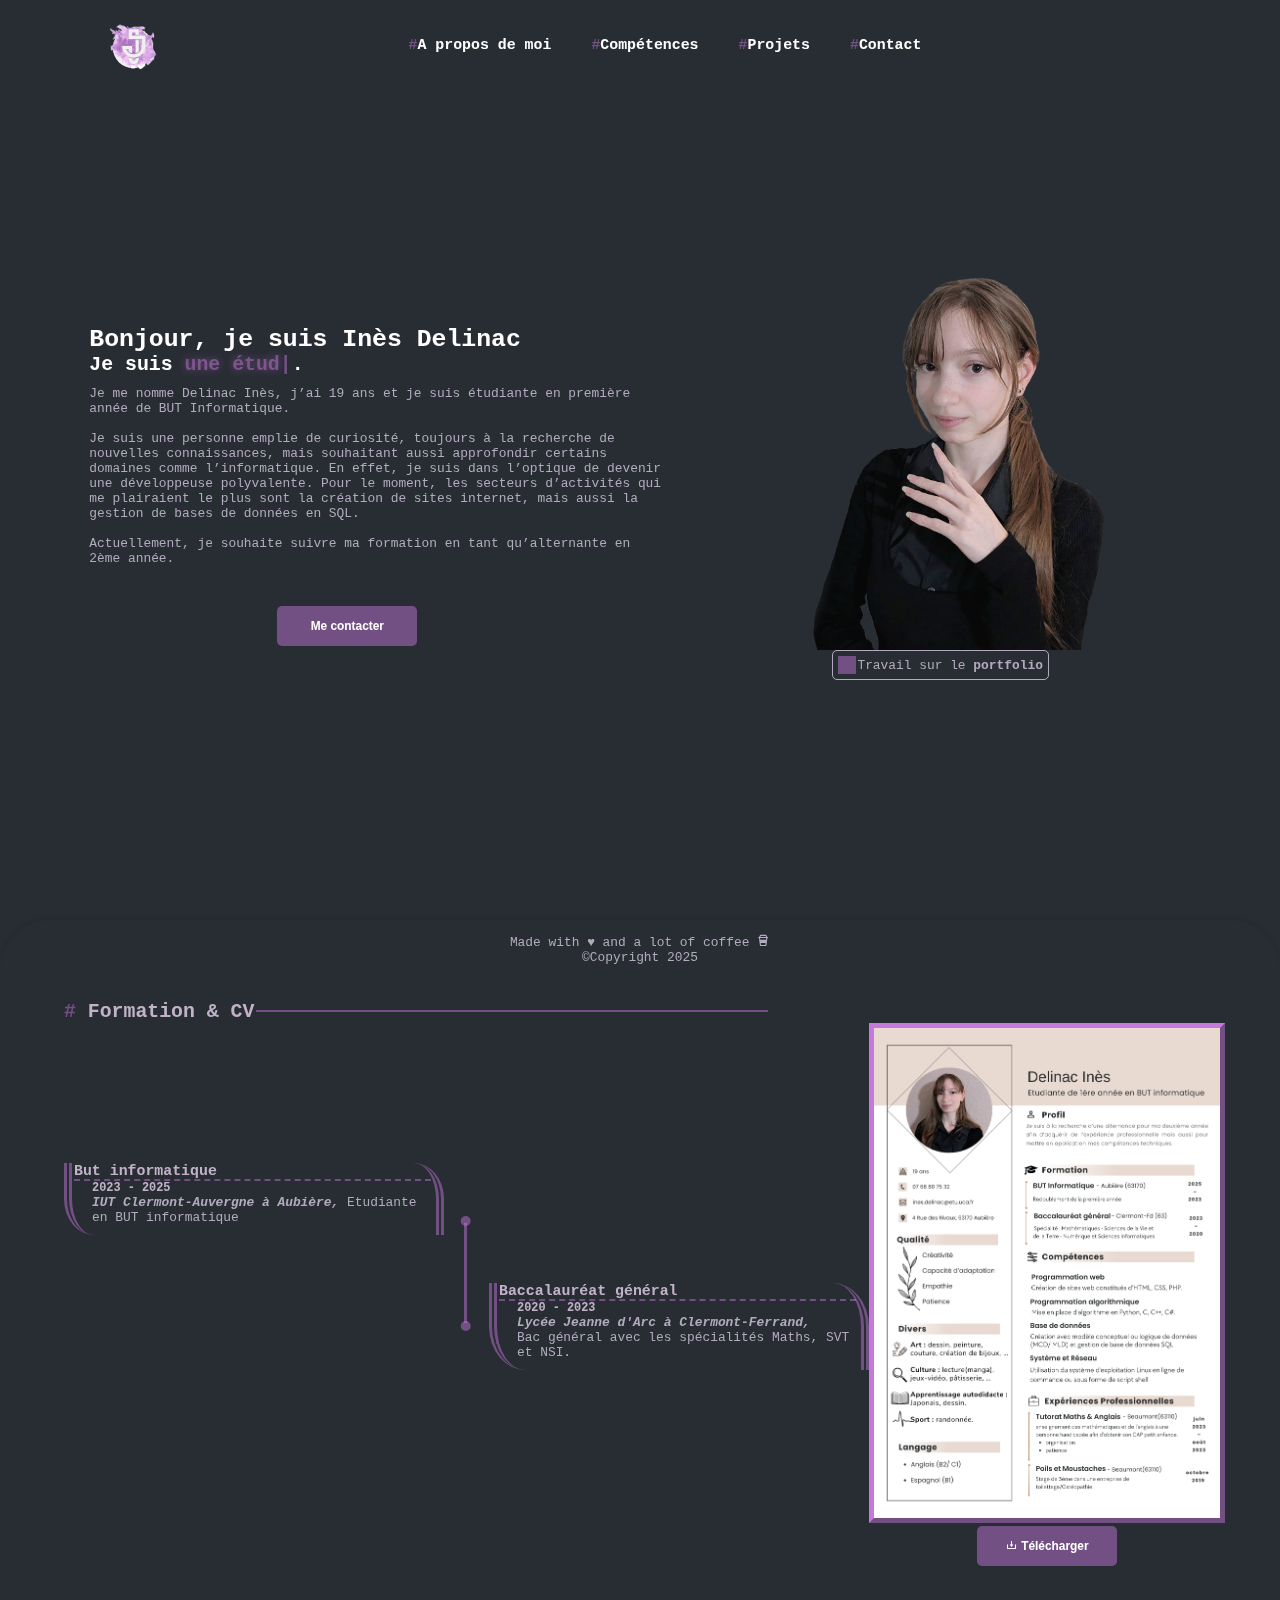
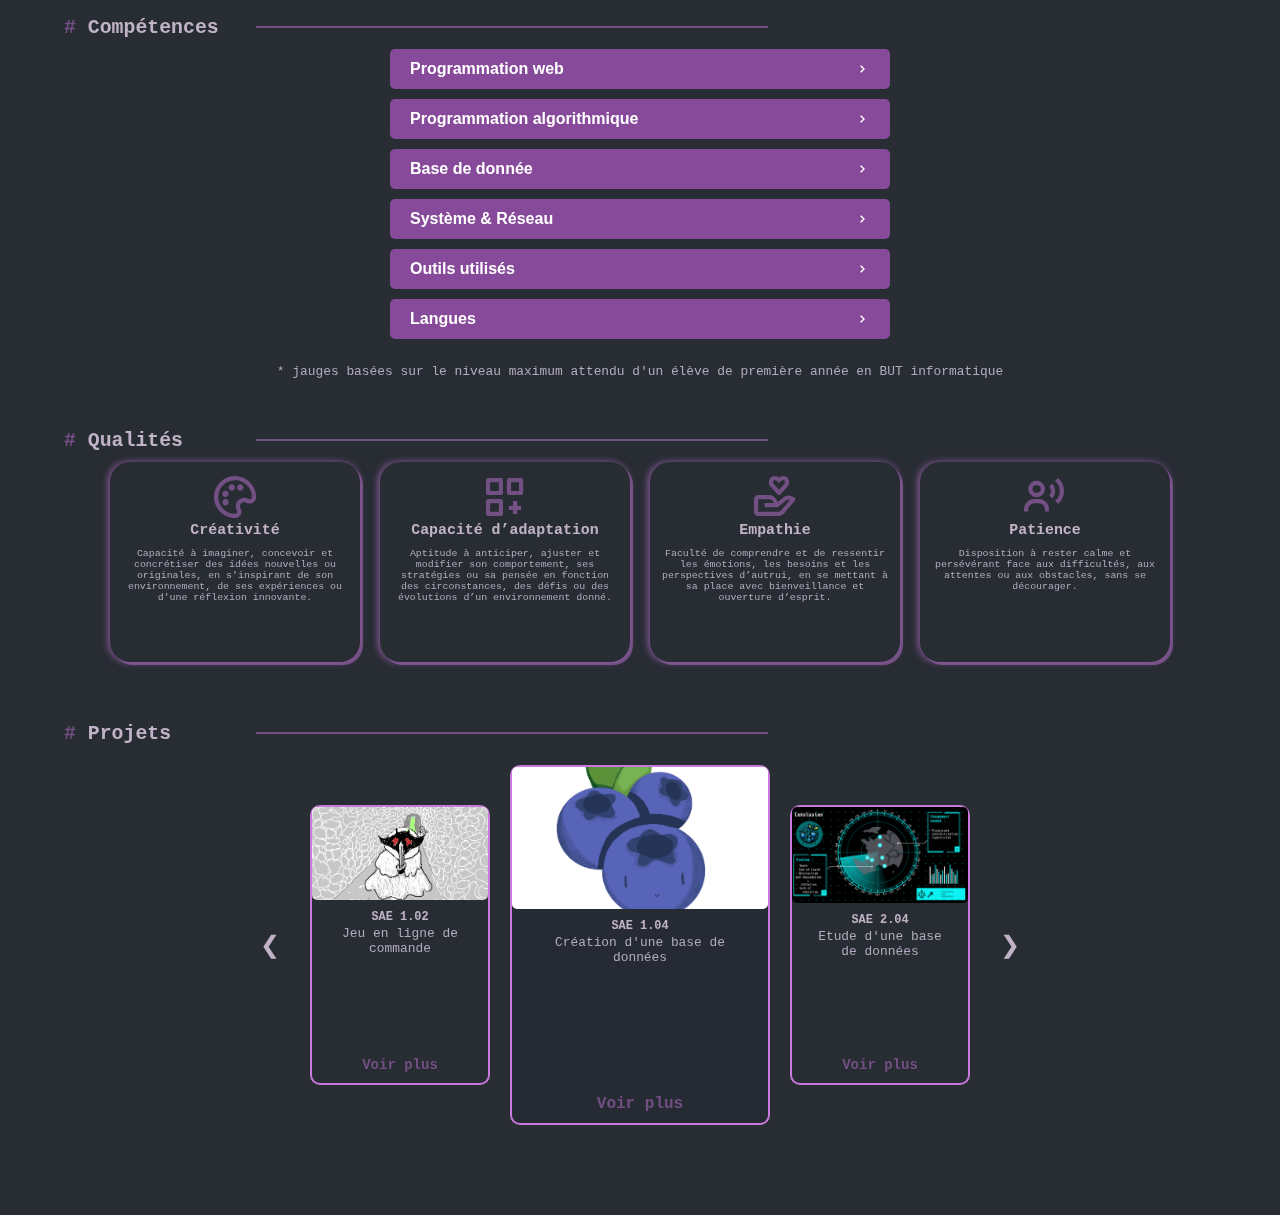
==== commit 8a7b7ec6: "fix bug" ====
--- a/index.html
+++ b/index.html
@@ -18,9 +18,9 @@
                 </div>
                 <div class="links">
                     <div class="link" data-aos="fade-up" data-aos-duration="1500" data-aos-delay="100"><a href="#about_me"><mark>#</mark>A propos de moi</a></div>
-                    <div class="link" data-aos="fade-up" data-aos-duration="1500" data-aos-delay="200"><a href="#skills"><mark>#</mark>Compétences</a></div>
+                    <div class="link" data-aos="fade-up" data-aos-duration="1500" data-aos-delay="200"><a href="#hard-skills"><mark>#</mark>Compétences</a></div>
                     <div class="link" data-aos="fade-up" data-aos-duration="1500" data-aos-delay="300"><a href="#project"><mark>#</mark>Projets</a></div>
-                    <div class="link" data-aos="fade-up" data-aos-duration="1500" data-aos-delay="400"><a href="#contact"><mark>#</mark>Contact</a></div>
+                    <div class="link" data-aos="fade-up" data-aos-duration="1500" data-aos-delay="400"><a href="mailto:ines.delinac@iut.uca.fr"><mark>#</mark>Contact</a></div>
                 </div>
             <i class="fa-solid fa-bars hamburg" onclick="hamburg()"></i>
         </div>
--- a/css/style.css
+++ b/css/style.css
@@ -124,7 +124,7 @@
     }
     .nav-container .links a{
         position: relative;
-        font-size: 1.2rem;
+        font-size: 1.5em;
         color: white;
         margin: 0 20px;
         text-decoration: none;
@@ -174,10 +174,10 @@
     }
 
     .logo{
-        font-size: 2rem;
+        font-size: 1.5em;
         font-weight: bold;
-        color: #c778dd79;
         text-shadow: 0 0 10px #c778dd79;
+        color: #4c4c4c;
         margin-top: 6px;
     }
 
